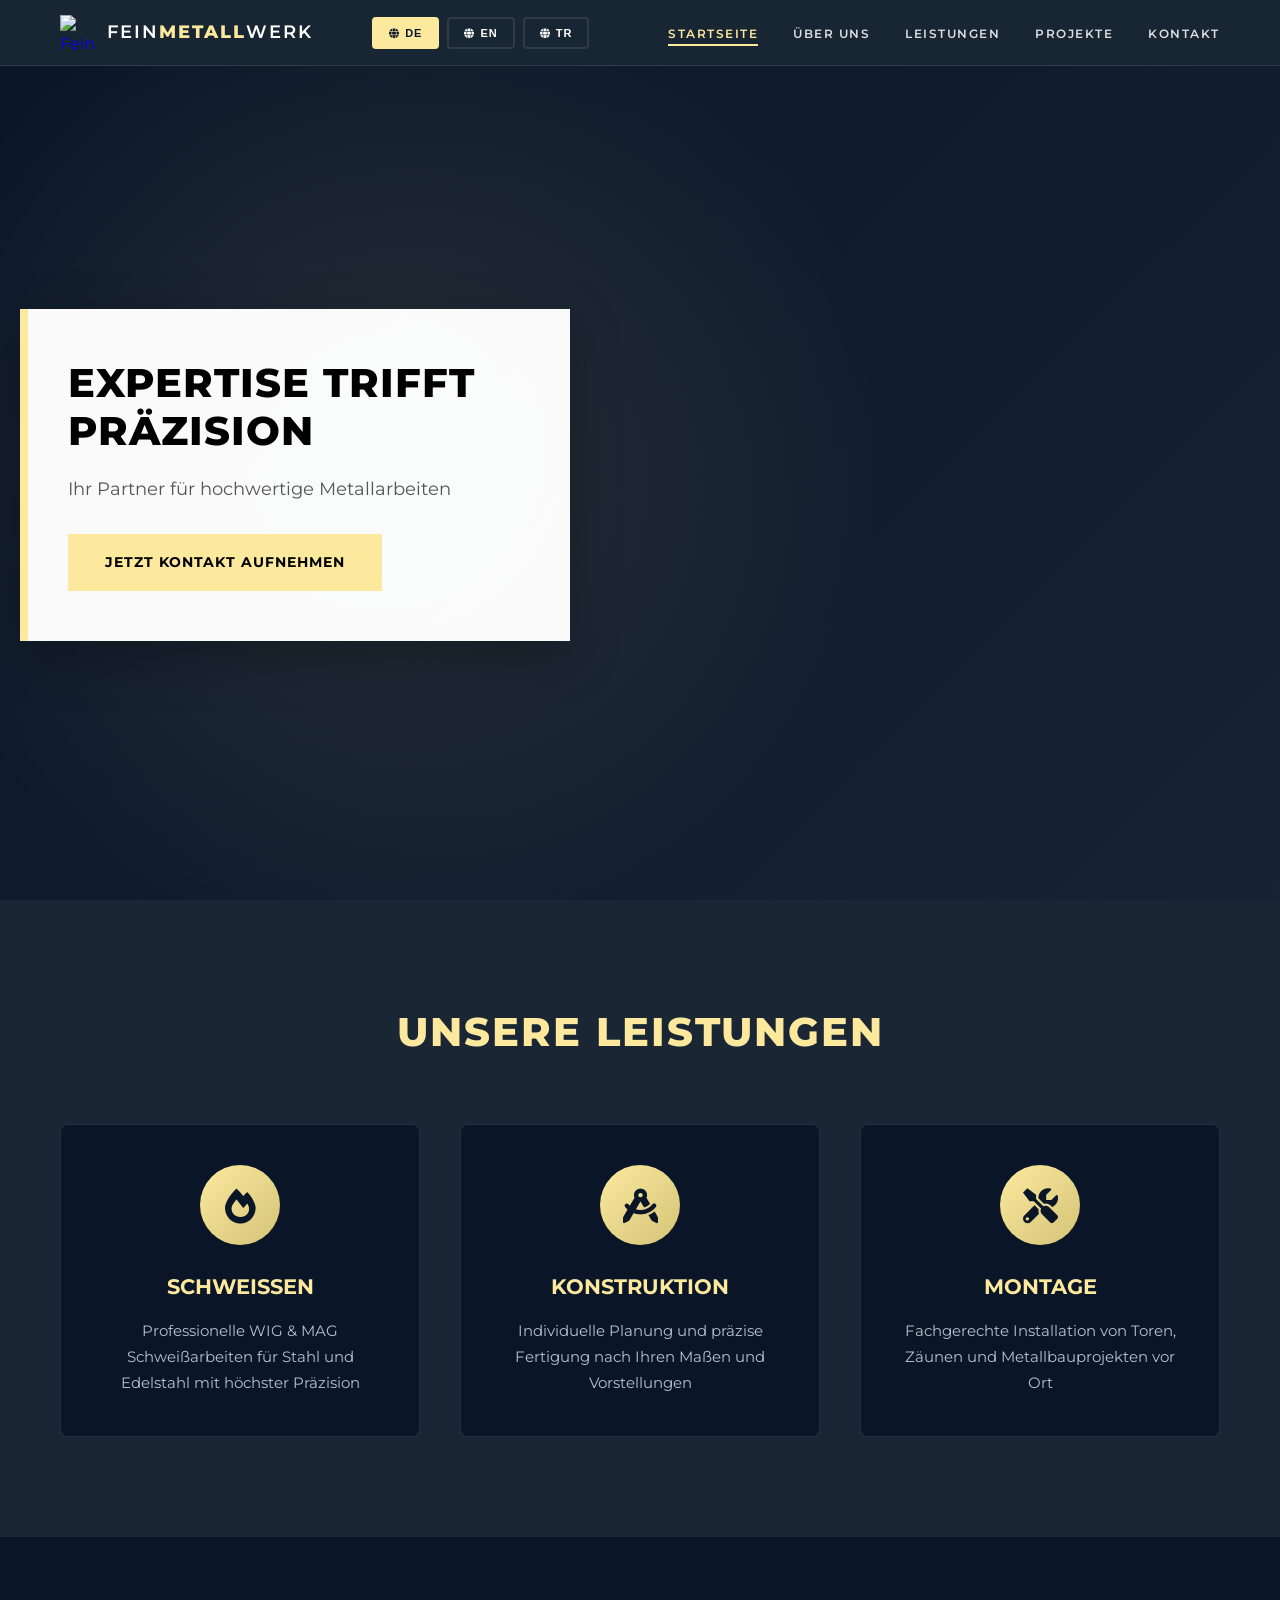
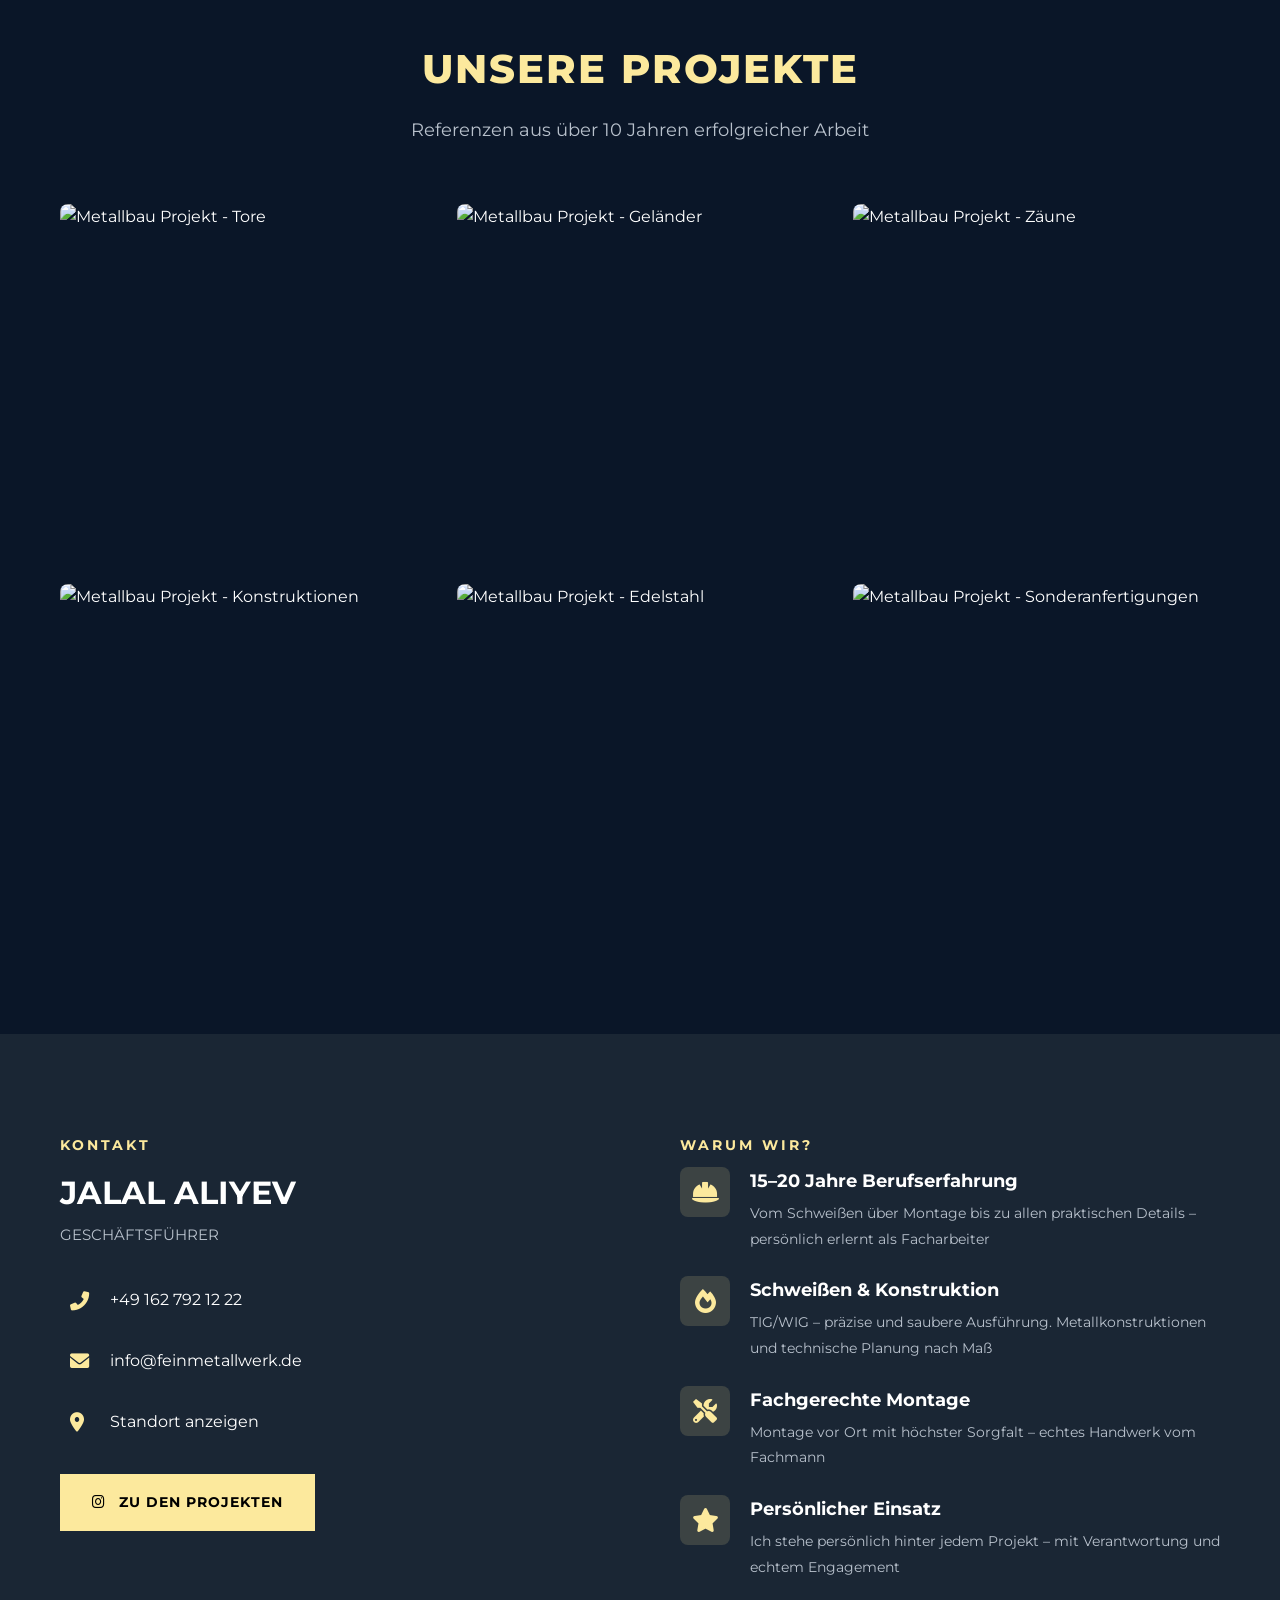
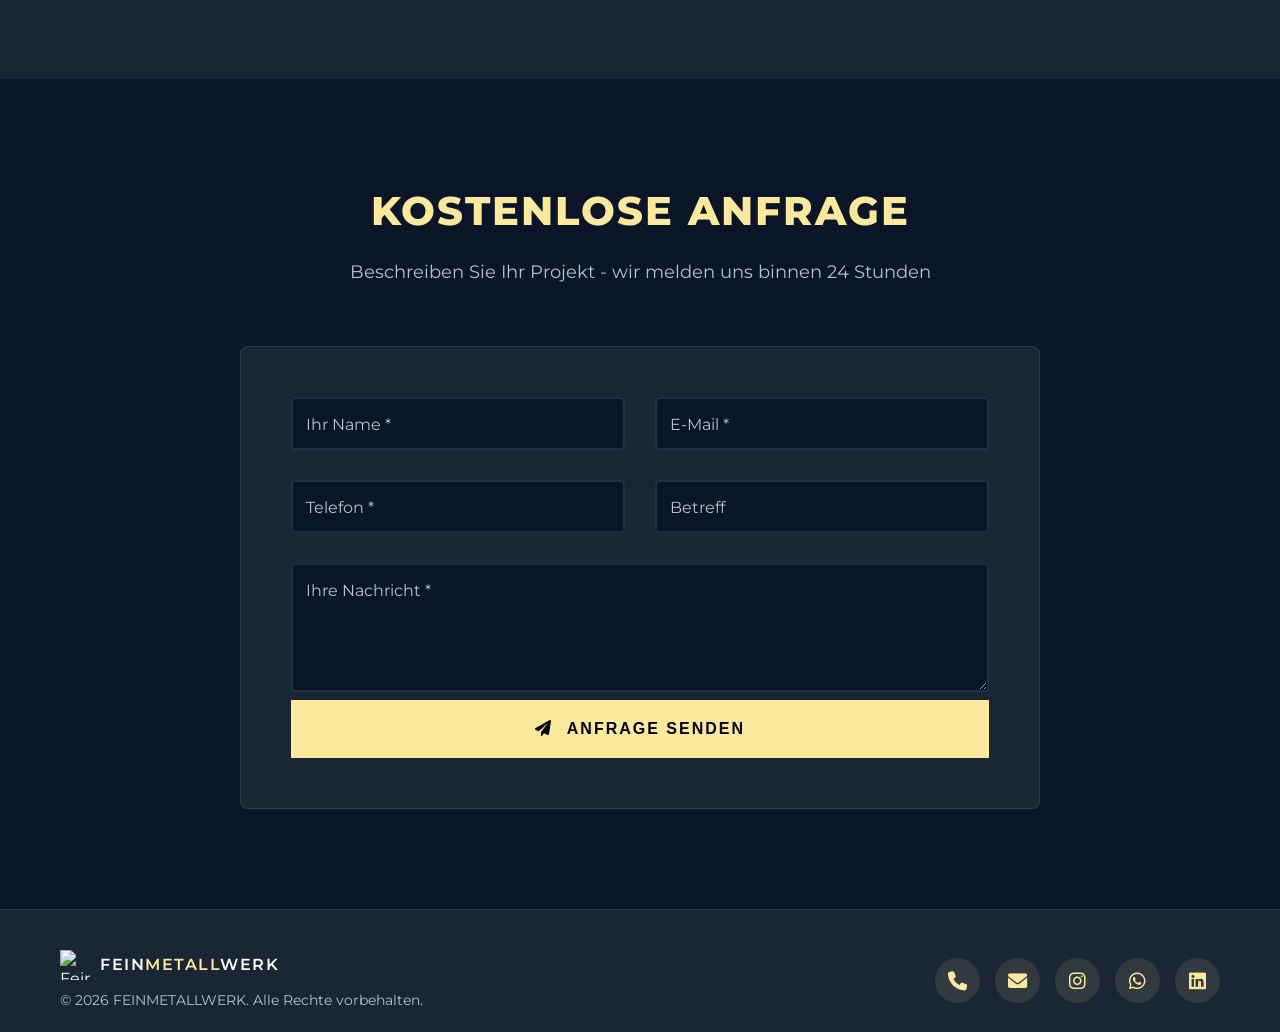
==== index.html @ 37587488 "Add files via upload" ====
<!DOCTYPE html>
<html lang="de">
<head>
    <meta charset="UTF-8">
    <meta name="viewport" content="width=device-width, initial-scale=1.0">
    <meta name="description" content="Feinmetallwerk - Ihr Partner für hochwertige Metallarbeiten. Schweißen, Konstruktion und Montage mit 10+ Jahren Erfahrung.">
    <meta name="keywords" content="Metallbau, Schweißen, Konstruktion, Montage, Edelstahl, WIG, MAG">
    <meta name="author" content="Feinmetallwerk">
    
    <!-- Open Graph Meta Tags -->
    <meta property="og:title" content="Feinmetallwerk - Expertise trifft Präzision">
    <meta property="og:description" content="Ihr Partner für hochwertige Metallarbeiten">
    <meta property="og:type" content="website">
    
    <title>Feinmetallwerk - Metallbau | Schweißen | Konstruktion</title>
    
    <link rel="stylesheet" href="style.css">
    <link rel="stylesheet" href="https://cdnjs.cloudflare.com/ajax/libs/font-awesome/6.0.0/css/all.min.css">
    
    <!-- Preload critical resources -->
    <link rel="preconnect" href="https://fonts.googleapis.com">
    <link rel="preconnect" href="https://fonts.gstatic.com" crossorigin>
</head>
<body>

    <!-- Header with Sticky Navigation -->
    <header class="sticky-header">
        <div class="container nav-box">
            <a href="#home" class="logo">
                <img src="img/logo.png" alt="Feinmetallwerk Logo" width="35" height="35">
                <span>FEIN<span id="spanMetal">METALL</span>WERK</span>
            </a>
            
            <!-- Language Switcher -->
            <div class="language-switcher">
                <button class="lang-btn active" data-lang="de" aria-label="Deutsch">
                    <i class="fas fa-globe"></i> DE
                </button>
                <button class="lang-btn" data-lang="en" aria-label="English">
                    <i class="fas fa-globe"></i> EN
                </button>
                <button class="lang-btn" data-lang="tr" aria-label="Türkçe">
                    <i class="fas fa-globe"></i> TR
                </button>
            </div>
            
            <!-- Mobile Menu Toggle -->
            <button class="mobile-menu-toggle" aria-label="Menu öffnen">
                <span></span>
                <span></span>
                <span></span>
            </button>
            
            <nav class="main-nav">
                <ul>
                    <li><a href="#home" class="nav-link active" data-translate="nav_home">STARTSEITE</a></li>
                    <li><a href="uberuns.html" class="nav-link" data-translate="nav_about">ÜBER UNS</a></li>
                    <li><a href="#leistungen" class="nav-link" data-translate="nav_services">LEISTUNGEN</a></li>
                    <li><a href="#projekte" class="nav-link" data-translate="nav_projects">PROJEKTE</a></li>
                    <li><a href="#kontakt" class="nav-link" data-translate="nav_contact">KONTAKT</a></li>
                </ul>
            </nav>
        </div>
    </header>

    <!-- Hero Section with Animation -->
    <section class="hero" id="home">
        <div class="hero-overlay"></div>
        <div class="hero-card fade-in">
            <h1 data-translate="hero_title">EXPERTISE TRIFFT PRÄZISION</h1>
            <p data-translate="hero_subtitle">Ihr Partner für hochwertige Metallarbeiten</p>
            <a href="#kontakt" class="cta-button" data-translate="hero_cta">Jetzt Kontakt aufnehmen</a>
        </div>
    </section>

    <!-- Services Section -->
    <section class="services" id="leistungen">
        <div class="container">
            <h2 class="section-title" data-translate="services_title">UNSERE LEISTUNGEN</h2>
            <div class="service-grid">
                <div class="item fade-in-up">
                    <div class="icon-wrapper">
                        <i class="fas fa-fire"></i>
                    </div>
                    <h3 data-translate="service1_title">SCHWEISSEN</h3>
                    <p data-translate="service1_desc">Professionelle WIG & MAG Schweißarbeiten für Stahl und Edelstahl mit höchster Präzision</p>
                </div>
                <div class="item fade-in-up" style="animation-delay: 0.2s;">
                    <div class="icon-wrapper">
                        <i class="fas fa-drafting-compass"></i>
                    </div>
                    <h3 data-translate="service2_title">KONSTRUKTION</h3>
                    <p data-translate="service2_desc">Individuelle Planung und präzise Fertigung nach Ihren Maßen und Vorstellungen</p>
                </div>
                <div class="item fade-in-up" style="animation-delay: 0.4s;">
                    <div class="icon-wrapper">
                        <i class="fas fa-tools"></i>
                    </div>
                    <h3 data-translate="service3_title">MONTAGE</h3>
                    <p data-translate="service3_desc">Fachgerechte Installation von Toren, Zäunen und Metallbauprojekten vor Ort</p>
                </div>
            </div>
        </div>
    </section>

    <!-- Projects Section -->
    <section id="projekte" class="container projects-section">
        <h2 class="section-title" data-translate="projects_title">UNSERE PROJEKTE</h2>
        <p class="section-subtitle" data-translate="projects_subtitle">Referenzen aus über 10 Jahren erfolgreicher Arbeit</p>
        
        <div class="projects-grid">
            <div class="project-item">
                <img src="img/p1.jpg" alt="Metallbau Projekt - Tore" loading="lazy">
                <div class="project-overlay">
                    <span class="project-title" data-translate="project1">Tore & Einfahrten</span>
                </div>
            </div>
            <div class="project-item">
                <img src="img/p2.jpg" alt="Metallbau Projekt - Geländer" loading="lazy">
                <div class="project-overlay">
                    <span class="project-title" data-translate="project2">Geländer & Treppen</span>
                </div>
            </div>
            <div class="project-item">
                <img src="img/p3.jpg" alt="Metallbau Projekt - Zäune" loading="lazy">
                <div class="project-overlay">
                    <span class="project-title" data-translate="project3">Zäune & Absperrungen</span>
                </div>
            </div>
            <div class="project-item">
                <img src="img/p4.jpg" alt="Metallbau Projekt - Konstruktionen" loading="lazy">
                <div class="project-overlay">
                    <span class="project-title" data-translate="project4">Stahlkonstruktionen</span>
                </div>
            </div>
            <div class="project-item">
                <img src="img/p5.jpg" alt="Metallbau Projekt - Edelstahl" loading="lazy">
                <div class="project-overlay">
                    <span class="project-title" data-translate="project5">Edelstahlarbeiten</span>
                </div>
            </div>
            <div class="project-item">
                <img src="img/p6.jpg" alt="Metallbau Projekt - Sonderanfertigungen" loading="lazy">
                <div class="project-overlay">
                    <span class="project-title" data-translate="project6">Sonderanfertigungen</span>
                </div>
            </div>
        </div>
    </section>

    <!-- Contact & Why Us Section -->
    <section class="info-section">
        <div class="container info-grid">
            <div class="contact-text">
                <h3 class="sub-heading" data-translate="contact_heading">KONTAKT</h3>
                <h2 data-translate="contact_name">JALAL ALIYEV</h2>
                <p class="role" data-translate="contact_role">GESCHÄFTSFÜHRER</p>

                <div class="contact-info">
                    <a href="tel:+491627921222" class="contact-link">
                        <i class="fas fa-phone-alt"></i>
                        <span data-translate="contact_phone">+49 162 792 12 22</span>
                    </a>
                    
                    <a href="mailto:info@feinmetallwerk.de?subject=Anfrage%20von%20Webseite" class="contact-link">
                        <i class="fas fa-envelope"></i>
                        <span data-translate="contact_email">info@feinmetallwerk.de</span>
                    </a>

                    <a href="https://maps.google.com/?q=Feinmetallwerk" target="_blank" class="contact-link">
                        <i class="fas fa-map-marker-alt"></i>
                        <span data-translate="contact_location">Standort anzeigen</span>
                    </a>
                </div>
                
                <a href="https://www.instagram.com/handwerk_haus_garten/" target="_blank" class="btn btn-primary">
                    <i class="fab fa-instagram"></i> <span data-translate="contact_instagram">ZU DEN PROJEKTEN</span>
                </a>
            </div>
            
            <div class="why-us">
                <h3 class="sub-heading" data-translate="why_us_title">WARUM WIR?</h3>
                <div class="benefits-list">
                    <div class="benefit-item">
                        <div class="benefit-icon">
                            <i class="fas fa-hard-hat"></i>
                        </div>
                        <div class="benefit-content">
                            <strong data-translate="benefit1_title">15–20 Jahre Berufserfahrung</strong>
                            <span data-translate="benefit1_desc">Vom Schweißen über Montage bis zu allen praktischen Details des Metallhandwerks – persönlich erlernt und gelebt</span>
                        </div>
                    </div>
                    <div class="benefit-item">
                        <div class="benefit-icon">
                            <i class="fas fa-fire"></i>
                        </div>
                        <div class="benefit-content">
                            <strong data-translate="benefit2_title">Schweißen & Konstruktion</strong>
                            <span data-translate="benefit2_desc">TIG/WIG – präzise und saubere Ausführung. Metallkonstruktionen und technische Planung nach Maß</span>
                        </div>
                    </div>
                    <div class="benefit-item">
                        <div class="benefit-icon">
                            <i class="fas fa-tools"></i>
                        </div>
                        <div class="benefit-content">
                            <strong data-translate="benefit3_title">Fachgerechte Montage</strong>
                            <span data-translate="benefit3_desc">Montage vor Ort mit höchster Sorgfalt – als gelernter Facharbeiter mit echtem Handwerk</span>
                        </div>
                    </div>
                    <div class="benefit-item">
                        <div class="benefit-icon">
                            <i class="fas fa-star"></i>
                        </div>
                        <div class="benefit-content">
                            <strong data-translate="benefit4_title">Persönlicher Einsatz</strong>
                            <span data-translate="benefit4_desc">Ich stehe persönlich hinter jedem Projekt – mit Verantwortung, Austausch und echtem Engagement</span>
                        </div>
                    </div>
                </div>
            </div>
        </div>
    </section>

    <!-- Contact Form Section -->
    <section class="contact-form-section" id="kontakt">
        <div class="container">
            <h2 class="section-title" data-translate="form_title">KOSTENLOSE ANFRAGE</h2>
            <p class="section-subtitle" data-translate="form_subtitle">Beschreiben Sie Ihr Projekt - wir melden uns binnen 24 Stunden</p>
            
            <form class="contact-form" id="contactForm">
                <div class="form-row">
                    <div class="form-group">
                        <input type="text" id="name" name="name" required placeholder=" ">
                        <label for="name" data-translate="form_name">Ihr Name *</label>
                    </div>
                    <div class="form-group">
                        <input type="email" id="email" name="email" required placeholder=" ">
                        <label for="email" data-translate="form_email">E-Mail *</label>
                    </div>
                </div>
                
                <div class="form-row">
                    <div class="form-group">
                        <input type="tel" id="phone" name="phone" required placeholder=" ">
                        <label for="phone" data-translate="form_phone">Telefon *</label>
                    </div>
                    <div class="form-group">
                        <input type="text" id="subject" name="subject" placeholder=" ">
                        <label for="subject" data-translate="form_subject">Betreff</label>
                    </div>
                </div>
                
                <div class="form-group">
                    <textarea id="message" name="message" rows="5" required placeholder=" "></textarea>
                    <label for="message" data-translate="form_message">Ihre Nachricht *</label>
                </div>
                
                <button type="submit" class="btn btn-submit">
                    <i class="fas fa-paper-plane"></i> <span data-translate="form_submit">ANFRAGE SENDEN</span>
                </button>
            </form>
        </div>
    </section>

    <!-- Footer -->
    <footer>
        <div class="container footer-content">
            <div class="footer-left">
                <div class="footer-logo">
                    <img src="img/logo.png" alt="Feinmetallwerk Logo" width="30" height="30">
                    <span>FEIN<span class="gold-text">METALL</span>WERK</span>
                </div>
                <p class="footer-copyright" data-translate="footer_copyright">© 2026 FEINMETALLWERK. Alle Rechte vorbehalten.</p>
            </div>
            
            <div class="footer-right">
                <div class="socials">
                    <a href="tel:+491627921222" title="Anrufen" aria-label="Telefon">
                        <i class="fas fa-phone"></i>
                    </a>
                    <a href="mailto:info@feinmetallwerk.de?subject=Anfrage%20von%20Webseite" title="E-Mail senden" aria-label="E-Mail">
                        <i class="fas fa-envelope"></i>
                    </a>
                    <a href="https://www.instagram.com/handwerk_haus_garten/" target="_blank" aria-label="Instagram">
                        <i class="fab fa-instagram"></i>
                    </a>
                    <a href="https://wa.me/491627921222" target="_blank" aria-label="WhatsApp">
                        <i class="fab fa-whatsapp"></i>
                    </a>
                    <a href="https://www.linkedin.com/in/jalal-aliyev-473595323" target="_blank" aria-label="LinkedIn">
                        <i class="fab fa-linkedin"></i>
                    </a>
                </div>
            </div>
        </div>
        
        <!-- Back to top button -->
         <button class="back-to-top" id="backToTop" aria-label="Nach oben">
       <i class="fas fa-arrow-up"></i>
   </button>
    <!-- EmailJS SDK -->
    <script src="https://cdn.jsdelivr.net/npm/@emailjs/browser@4/dist/email.min.js"></script>
    <!-- JavaScript -->
    <script src="translations.js"></script>
    <script src="script.js"></script>
</body>
</html>
---- style.css ----
/* ============================================
   MODERN FEINMETALLWERK - ENHANCED STYLES
   ============================================ */

/* Fonts & CSS Variables */
@import url('https://fonts.googleapis.com/css2?family=Montserrat:wght@300;400;500;600;700;800&display=swap');

:root {
    --bg-color: #0a1628;
    --bg-secondary: #1a2634;
    --gold: #fce99d;
    --gold-dark: #d4c478;
    --white: #ffffff;
    --text-gray: #b8c1cc;
    --border-color: rgba(255,255,255,0.1);
    
    --transition-fast: 0.2s ease;
    --transition-medium: 0.3s ease;
    --transition-slow: 0.5s ease;
    
    --shadow-sm: 0 2px 8px rgba(0,0,0,0.1);
    --shadow-md: 0 8px 24px rgba(0,0,0,0.15);
    --shadow-lg: 0 16px 48px rgba(0,0,0,0.3);
}

/* Reset & Base Styles */
* {
    margin: 0;
    padding: 0;
    box-sizing: border-box;
}

html {
    scroll-behavior: smooth;
    overflow-x: hidden;
}

body {
    font-family: 'Montserrat', sans-serif;
    background-color: var(--bg-color);
    color: var(--white);
    line-height: 1.6;
    overflow-x: hidden;
}

img {
    max-width: 100%;
    height: auto;
    display: block;
}

/* Container */
.container {
    max-width: 1200px;
    margin: 0 auto;
    padding: 0 20px;
}

/* ============================================
   HEADER & NAVIGATION
   ============================================ */

header {
    background: rgba(26, 38, 52, 0.95);
    backdrop-filter: blur(10px);
    border-bottom: 1px solid var(--border-color);
    padding: 15px 0;
    position: fixed;
    top: 0;
    left: 0;
    right: 0;
    z-index: 1000;
    transition: all var(--transition-medium);
}

header.scrolled {
    background: rgba(10, 22, 40, 0.98);
    box-shadow: var(--shadow-md);
    padding: 10px 0;
}

.nav-box {
    display: flex;
    justify-content: space-between;
    align-items: center;
    gap: 20px;
}

/* Language Switcher */
.language-switcher {
    display: flex;
    gap: 8px;
    margin-right: 20px;
}

.lang-btn {
    background: transparent;
    border: 2px solid var(--border-color);
    color: var(--white);
    padding: 8px 15px;
    font-size: 11px;
    font-weight: 700;
    letter-spacing: 1px;
    cursor: pointer;
    transition: all var(--transition-medium);
    border-radius: 4px;
    display: flex;
    align-items: center;
    gap: 5px;
}

.lang-btn i {
    font-size: 10px;
}

.lang-btn:hover {
    border-color: var(--gold);
    color: var(--gold);
    transform: translateY(-2px);
}

.lang-btn.active {
    background: var(--gold);
    border-color: var(--gold);
    color: var(--bg-color);
}

.lang-btn.active:hover {
    transform: translateY(-2px);
    box-shadow: 0 4px 12px rgba(252, 233, 157, 0.3);
}

/* Logo */
.logo {
    display: flex;
    align-items: center;
    text-decoration: none;
    gap: 12px;
    transition: transform var(--transition-medium);
}

.logo:hover {
    transform: translateY(-2px);
}

.logo img {
    height: 35px;
    width: auto;
    transition: transform var(--transition-medium);
}

.logo:hover img {
    transform: rotate(360deg);
}

.logo span {
    font-size: 18px;
    font-weight: 600;
    letter-spacing: 2px;
    color: var(--white);
}

#spanMetal {
    color: var(--gold);
    font-weight: 800;
}

/* Navigation */
nav ul {
    list-style: none;
    display: flex;
    gap: 35px;
    margin: 0;
    padding: 0;
}

nav a {
    text-decoration: none;
    color: var(--white);
    font-size: 12px;
    font-weight: 600;
    letter-spacing: 1.5px;
    text-transform: uppercase;
    opacity: 0.85;
    transition: all var(--transition-medium);
    position: relative;
    padding: 5px 0;
}

nav a::after {
    content: '';
    position: absolute;
    bottom: 0;
    left: 0;
    width: 0;
    height: 2px;
    background: var(--gold);
    transition: width var(--transition-medium);
}

nav a:hover::after,
nav a.active::after {
    width: 100%;
}

nav a:hover,
nav a.active {
    color: var(--gold);
    opacity: 1;
}

/* Mobile Menu Toggle */
.mobile-menu-toggle {
    display: none;
    flex-direction: column;
    gap: 5px;
    background: transparent;
    border: none;
    cursor: pointer;
    padding: 8px;
    z-index: 1001;
}

.mobile-menu-toggle span {
    width: 28px;
    height: 3px;
    background: var(--gold);
    border-radius: 2px;
    transition: all var(--transition-medium);
}

.mobile-menu-toggle.active span:nth-child(1) {
    transform: rotate(45deg) translate(8px, 8px);
}

.mobile-menu-toggle.active span:nth-child(2) {
    opacity: 0;
}

.mobile-menu-toggle.active span:nth-child(3) {
    transform: rotate(-45deg) translate(7px, -7px);
}

/* ============================================
   HERO SECTION
   ============================================ */

.hero {
    min-height: 100vh;
    background: linear-gradient(135deg, rgba(10, 22, 40, 0.7), rgba(26, 38, 52, 0.8)), 
                url('https://images.unsplash.com/photo-1504328345606-18bbc8c9d7d1?q=80&w=1920') center/cover;
    display: flex;
    align-items: center;
    padding: 100px 20px 50px;
    position: relative;
    overflow: hidden;
}

.hero::before {
    content: '';
    position: absolute;
    top: 0;
    left: 0;
    right: 0;
    bottom: 0;
    background: radial-gradient(circle at 30% 50%, rgba(252, 233, 157, 0.1) 0%, transparent 50%);
}

.hero-card {
    background: rgba(255, 255, 255, 0.98);
    color: #000;
    padding: 50px 40px;
    max-width: 550px;
    border-left: 8px solid var(--gold);
    box-shadow: var(--shadow-lg);
    position: relative;
    z-index: 1;
}

.hero-card h1 {
    font-size: 2.5rem;
    font-weight: 800;
    line-height: 1.2;
    margin-bottom: 20px;
    letter-spacing: 1px;
}

.hero-card p {
    font-size: 1.1rem;
    color: #555;
    margin-bottom: 30px;
}

.cta-button {
    display: inline-block;
    background: var(--gold);
    color: #000;
    padding: 15px 35px;
    text-decoration: none;
    font-weight: 700;
    font-size: 0.9rem;
    letter-spacing: 1px;
    text-transform: uppercase;
    transition: all var(--transition-medium);
    border: 2px solid var(--gold);
}

.cta-button:hover {
    background: transparent;
    color: var(--gold);
    transform: translateY(-3px);
    box-shadow: 0 8px 20px rgba(252, 233, 157, 0.3);
}

/* ============================================
   SECTIONS
   ============================================ */

.section-title {
    text-align: center;
    color: var(--gold);
    font-size: 2.5rem;
    font-weight: 800;
    margin-bottom: 15px;
    letter-spacing: 2px;
    text-transform: uppercase;
}

.section-subtitle {
    text-align: center;
    color: var(--text-gray);
    font-size: 1.1rem;
    margin-bottom: 60px;
}

/* ============================================
   SERVICES SECTION
   ============================================ */

.services {
    padding: 100px 0;
    background: var(--bg-secondary);
}

.service-grid {
    display: grid;
    grid-template-columns: repeat(auto-fit, minmax(280px, 1fr));
    gap: 40px;
    margin-top: 60px;
}

.item {
    text-align: center;
    padding: 40px 30px;
    background: var(--bg-color);
    border-radius: 8px;
    transition: all var(--transition-medium);
    border: 1px solid var(--border-color);
}

.item:hover {
    transform: translateY(-10px);
    border-color: var(--gold);
    box-shadow: 0 12px 30px rgba(252, 233, 157, 0.2);
}

.icon-wrapper {
    width: 80px;
    height: 80px;
    margin: 0 auto 25px;
    background: linear-gradient(135deg, var(--gold) 0%, var(--gold-dark) 100%);
    border-radius: 50%;
    display: flex;
    align-items: center;
    justify-content: center;
    transition: all var(--transition-medium);
}

.item:hover .icon-wrapper {
    transform: scale(1.1) rotate(5deg);
}

.icon-wrapper i {
    font-size: 35px;
    color: var(--bg-color);
}

.item h3 {
    font-size: 1.3rem;
    font-weight: 700;
    margin-bottom: 15px;
    color: var(--gold);
}

.item p {
    color: var(--text-gray);
    line-height: 1.7;
    font-size: 0.95rem;
}

/* ============================================
   PROJECTS SECTION
   ============================================ */

.projects-section {
    padding: 100px 20px;
}

.projects-grid {
    display: grid;
    grid-template-columns: repeat(auto-fit, minmax(320px, 1fr));
    gap: 30px;
    margin-top: 60px;
}

.project-item {
    height: 350px;
    overflow: hidden;
    border-radius: 8px;
    position: relative;
    cursor: pointer;
    transition: all var(--transition-medium);
}

.project-item img {
    width: 100%;
    height: 100%;
    object-fit: cover;
    transition: all var(--transition-slow);
}

.project-overlay {
    position: absolute;
    bottom: 0;
    left: 0;
    right: 0;
    background: linear-gradient(to top, rgba(0,0,0,0.9), transparent);
    padding: 30px 20px;
    transform: translateY(100%);
    transition: all var(--transition-medium);
}

.project-title {
    color: var(--gold);
    font-size: 1.2rem;
    font-weight: 700;
    text-transform: uppercase;
}

.project-item:hover {
    transform: scale(1.02);
    box-shadow: 0 15px 40px rgba(0,0,0,0.5);
}

.project-item:hover img {
    transform: scale(1.1);
}

.project-item:hover .project-overlay {
    transform: translateY(0);
}

/* ============================================
   INFO SECTION (CONTACT & WHY US)
   ============================================ */

.info-section {
    background: var(--bg-secondary);
    padding: 100px 0;
}

.info-grid {
    display: grid;
    grid-template-columns: 1fr 1fr;
    gap: 80px;
    align-items: start;
}

.sub-heading {
    color: var(--gold);
    font-size: 0.9rem;
    font-weight: 700;
    letter-spacing: 3px;
    margin-bottom: 10px;
    text-transform: uppercase;
}

.contact-text h2 {
    font-size: 2rem;
    margin-bottom: 5px;
}

.role {
    color: var(--text-gray);
    font-size: 0.95rem;
    margin-bottom: 30px;
}

.contact-info {
    display: flex;
    flex-direction: column;
    gap: 15px;
    margin-bottom: 30px;
}

.contact-link {
    display: flex;
    align-items: center;
    gap: 15px;
    color: var(--white);
    text-decoration: none;
    font-size: 1rem;
    transition: all var(--transition-medium);
    padding: 10px;
    border-radius: 4px;
}

.contact-link:hover {
    color: var(--gold);
    background: rgba(252, 233, 157, 0.1);
    transform: translateX(10px);
}

.contact-link i {
    color: var(--gold);
    font-size: 1.2rem;
    width: 25px;
}

.btn {
    display: inline-block;
    background: var(--gold);
    color: #000;
    padding: 15px 30px;
    text-decoration: none;
    font-weight: 700;
    font-size: 0.9rem;
    letter-spacing: 1px;
    transition: all var(--transition-medium);
    border: 2px solid var(--gold);
    text-transform: uppercase;
}

.btn:hover {
    background: transparent;
    color: var(--gold);
    transform: translateY(-3px);
}

.btn i {
    margin-right: 8px;
}

/* Why Us */
.benefits-list {
    display: flex;
    flex-direction: column;
    gap: 25px;
}

.benefit-item {
    display: flex;
    gap: 20px;
    align-items: flex-start;
}

.benefit-icon {
    width: 50px;
    height: 50px;
    background: rgba(252, 233, 157, 0.15);
    border-radius: 8px;
    display: flex;
    align-items: center;
    justify-content: center;
    flex-shrink: 0;
}

.benefit-icon i {
    color: var(--gold);
    font-size: 1.5rem;
}

.benefit-content {
    flex: 1;
}

.benefit-content strong {
    display: block;
    font-size: 1.1rem;
    margin-bottom: 5px;
    color: var(--white);
}

.benefit-content span {
    color: var(--text-gray);
    font-size: 0.9rem;
    line-height: 1.6;
}

/* ============================================
   CONTACT FORM SECTION
   ============================================ */

.contact-form-section {
    padding: 100px 0;
    background: var(--bg-color);
}

.contact-form {
    max-width: 800px;
    margin: 0 auto;
    background: var(--bg-secondary);
    padding: 50px;
    border-radius: 8px;
    border: 1px solid var(--border-color);
}

.form-row {
    display: grid;
    grid-template-columns: 1fr 1fr;
    gap: 30px;
    margin-bottom: 30px;
}

.form-group {
    position: relative;
}

.form-group input,
.form-group textarea {
    width: 100%;
    background: var(--bg-color);
    border: 2px solid var(--border-color);
    color: var(--white);
    padding: 15px;
    font-size: 1rem;
    font-family: 'Montserrat', sans-serif;
    border-radius: 4px;
    transition: all var(--transition-medium);
}

.form-group input:focus,
.form-group textarea:focus {
    outline: none;
    border-color: var(--gold);
}

.form-group label {
    position: absolute;
    left: 15px;
    top: 15px;
    color: var(--text-gray);
    transition: all var(--transition-medium);
    pointer-events: none;
    font-size: 1rem;
}

.form-group input:focus + label,
.form-group input:not(:placeholder-shown) + label,
.form-group textarea:focus + label,
.form-group textarea:not(:placeholder-shown) + label {
    top: -10px;
    left: 10px;
    font-size: 0.75rem;
    background: var(--bg-secondary);
    padding: 0 5px;
    color: var(--gold);
}

.btn-submit {
    width: 100%;
    padding: 18px;
    background: var(--gold);
    color: #000;
    border: 2px solid var(--gold);
    font-size: 1rem;
    font-weight: 700;
    letter-spacing: 2px;
    text-transform: uppercase;
    cursor: pointer;
    transition: all var(--transition-medium);
}

.btn-submit:hover {
    background: transparent;
    color: var(--gold);
    transform: translateY(-3px);
}

/* ============================================
   FOOTER
   ============================================ */

footer {
    background: var(--bg-secondary);
    border-top: 1px solid var(--border-color);
    padding: 40px 0 20px;
    position: relative;
}

.footer-content {
    display: flex;
    justify-content: space-between;
    align-items: center;
    flex-wrap: wrap;
    gap: 30px;
}

.footer-logo {
    display: flex;
    align-items: center;
    gap: 10px;
    margin-bottom: 10px;
}

.footer-logo span {
    font-size: 16px;
    font-weight: 600;
    letter-spacing: 1.5px;
}

.gold-text {
    color: var(--gold);
}

.footer-copyright {
    color: var(--text-gray);
    font-size: 0.85rem;
}

.socials {
    display: flex;
    gap: 15px;
}

.socials a {
    width: 45px;
    height: 45px;
    display: flex;
    align-items: center;
    justify-content: center;
    background: rgba(252, 233, 157, 0.1);
    border-radius: 50%;
    color: var(--gold);
    font-size: 1.2rem;
    text-decoration: none;
    transition: all var(--transition-medium);
}

.socials a:hover {
    background: var(--gold);
    color: var(--bg-color);
    transform: translateY(-5px) rotate(360deg);
}

/* Back to Top Button */
.back-to-top {
    position: fixed;
    bottom: 30px;
    right: 30px;
    width: 50px;
    height: 50px;
    background: var(--gold);
    color: var(--bg-color);
    border: none;
    border-radius: 50%;
    font-size: 1.2rem;
    cursor: pointer;
    opacity: 0;
    visibility: hidden;
    transition: all var(--transition-medium);
    z-index: 999;
    display: flex;
    align-items: center;
    justify-content: center;
}

.back-to-top.visible {
    opacity: 1;
    visibility: visible;
}

.back-to-top:hover {
    transform: translateY(-5px);
    box-shadow: 0 8px 20px rgba(252, 233, 157, 0.4);
}

/* ============================================
   ANIMATIONS
   ============================================ */

@keyframes fadeIn {
    from {
        opacity: 0;
        transform: translateY(30px);
    }
    to {
        opacity: 1;
        transform: translateY(0);
    }
}

@keyframes fadeInUp {
    from {
        opacity: 0;
        transform: translateY(50px);
    }
    to {
        opacity: 1;
        transform: translateY(0);
    }
}

.fade-in {
    animation: fadeIn 0.8s ease forwards;
}

.fade-in-up {
    opacity: 0;
    animation: fadeInUp 0.8s ease forwards;
}

/* ============================================
   RESPONSIVE DESIGN
   ============================================ */

@media (max-width: 992px) {
    .info-grid {
        grid-template-columns: 1fr;
        gap: 60px;
    }
    
    .form-row {
        grid-template-columns: 1fr;
    }
}

@media (max-width: 768px) {
    /* Mobile Menu */
    .mobile-menu-toggle {
        display: flex;
    }
    
    /* Language Switcher Mobile */
    .language-switcher {
        position: absolute;
        top: 15px;
        right: 70px;
        margin-right: 0;
    }
    
    .lang-btn {
        padding: 6px 10px;
        font-size: 10px;
    }
    
    .lang-btn i {
        display: none;
    }
    
    nav {
        position: fixed;
        top: 70px;
        left: -100%;
        width: 100%;
        height: calc(100vh - 70px);
        background: rgba(10, 22, 40, 0.98);
        backdrop-filter: blur(20px);
        transition: left var(--transition-medium);
        z-index: 999;
    }
    
    nav.active {
        left: 0;
    }
    
    nav ul {
        flex-direction: column;
        padding: 40px 20px;
        gap: 0;
    }
    
    nav li {
        border-bottom: 1px solid var(--border-color);
    }
    
    nav a {
        display: block;
        padding: 20px;
        font-size: 1rem;
    }
    
    /* Hero */
    .hero {
        padding: 120px 20px 50px;
    }
    
    .hero-card {
        padding: 35px 25px;
    }
    
    .hero-card h1 {
        font-size: 1.8rem;
    }
    
    /* Sections */
    .section-title {
        font-size: 2rem;
    }
    
    .projects-grid {
        grid-template-columns: 1fr;
    }
    
    .contact-form {
        padding: 30px 20px;
    }
    
    .footer-content {
        flex-direction: column;
        text-align: center;
    }
}

@media (max-width: 480px) {
    .hero-card h1 {
        font-size: 1.5rem;
    }
    
    .section-title {
        font-size: 1.7rem;
    }
    
    .service-grid {
        grid-template-columns: 1fr;
    }
}

/* ============================================
   UTILITY CLASSES
   ============================================ */

.text-center {
    text-align: center;
}

.mt-20 {
    margin-top: 20px;
}

.mb-20 {
    margin-bottom: 20px;
}

.hidden {
    display: none;
}

/* Loading animation */
@keyframes spin {
    0% { transform: rotate(0deg); }
    100% { transform: rotate(360deg); }
}

.loading {
    border: 3px solid rgba(252, 233, 157, 0.3);
    border-top: 3px solid var(--gold);
    border-radius: 50%;
    width: 40px;
    height: 40px;
    animation: spin 1s linear infinite;
    margin: 20px auto;
}
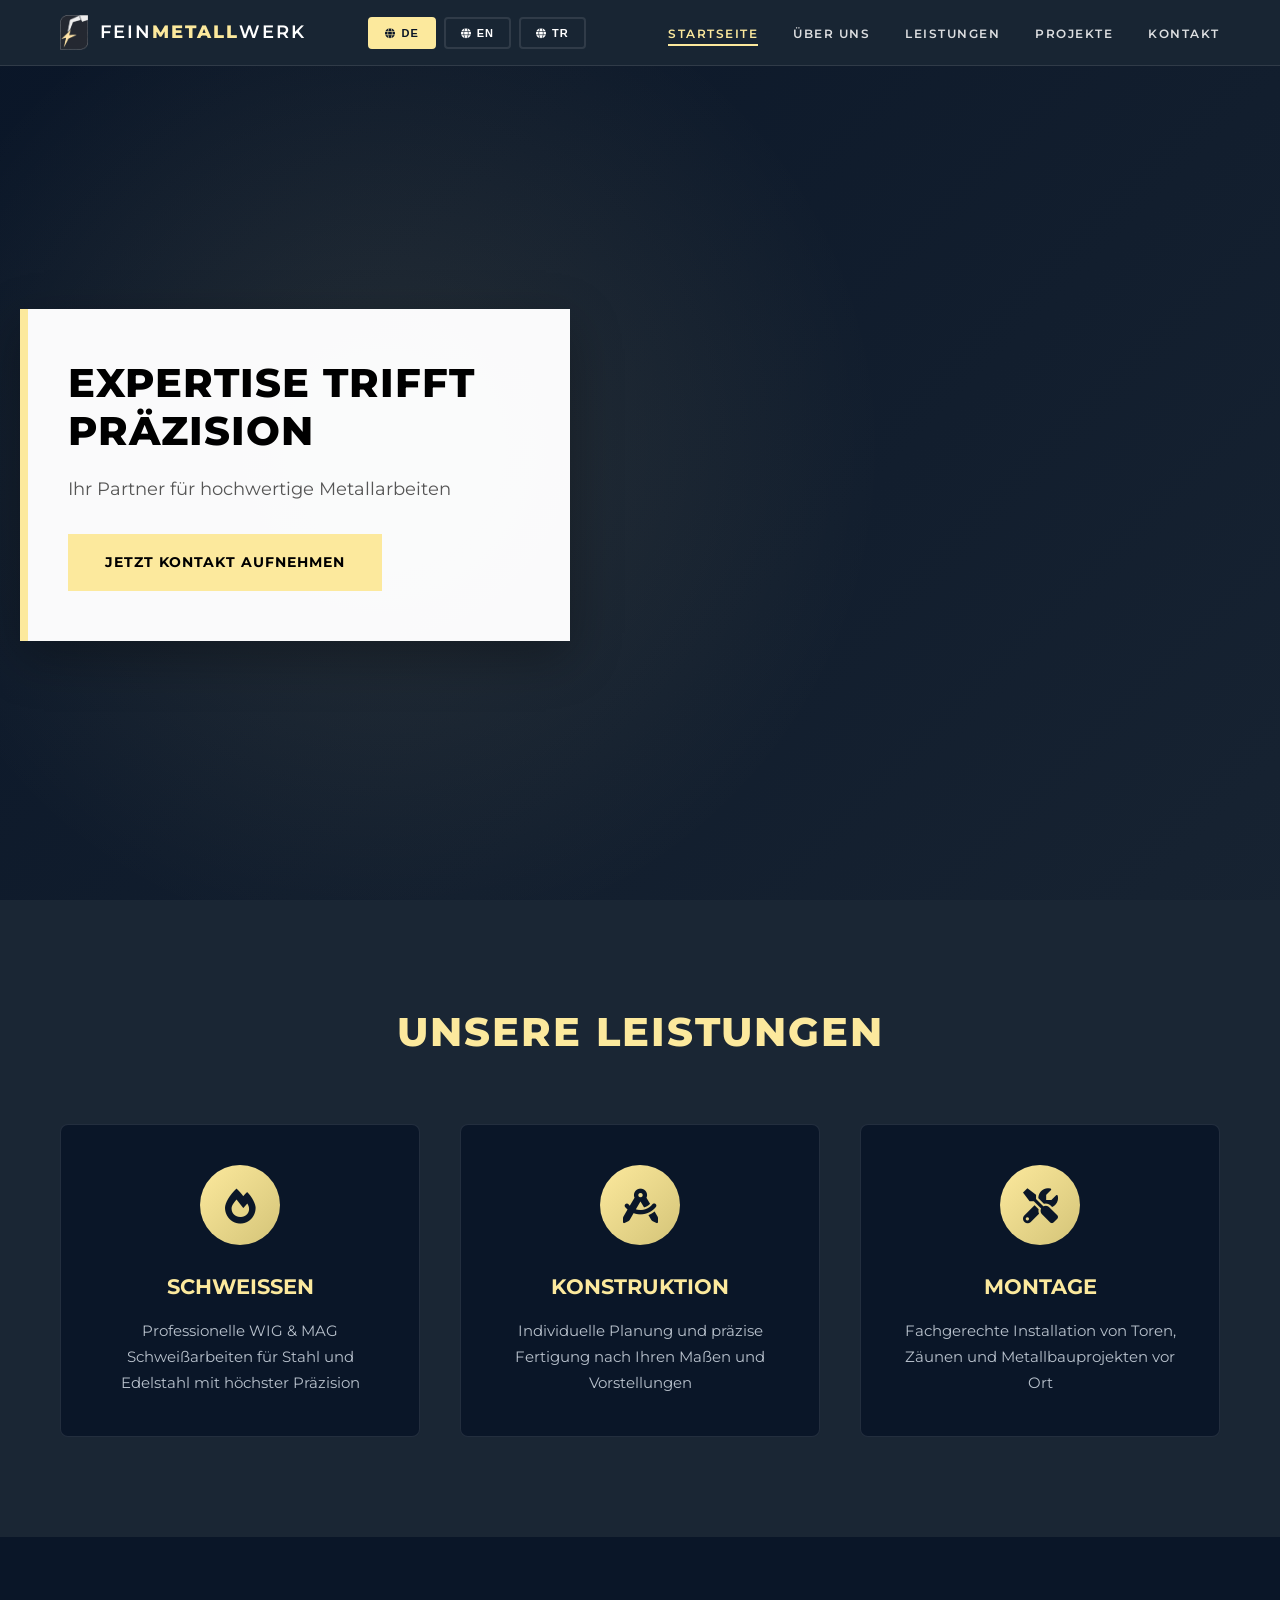
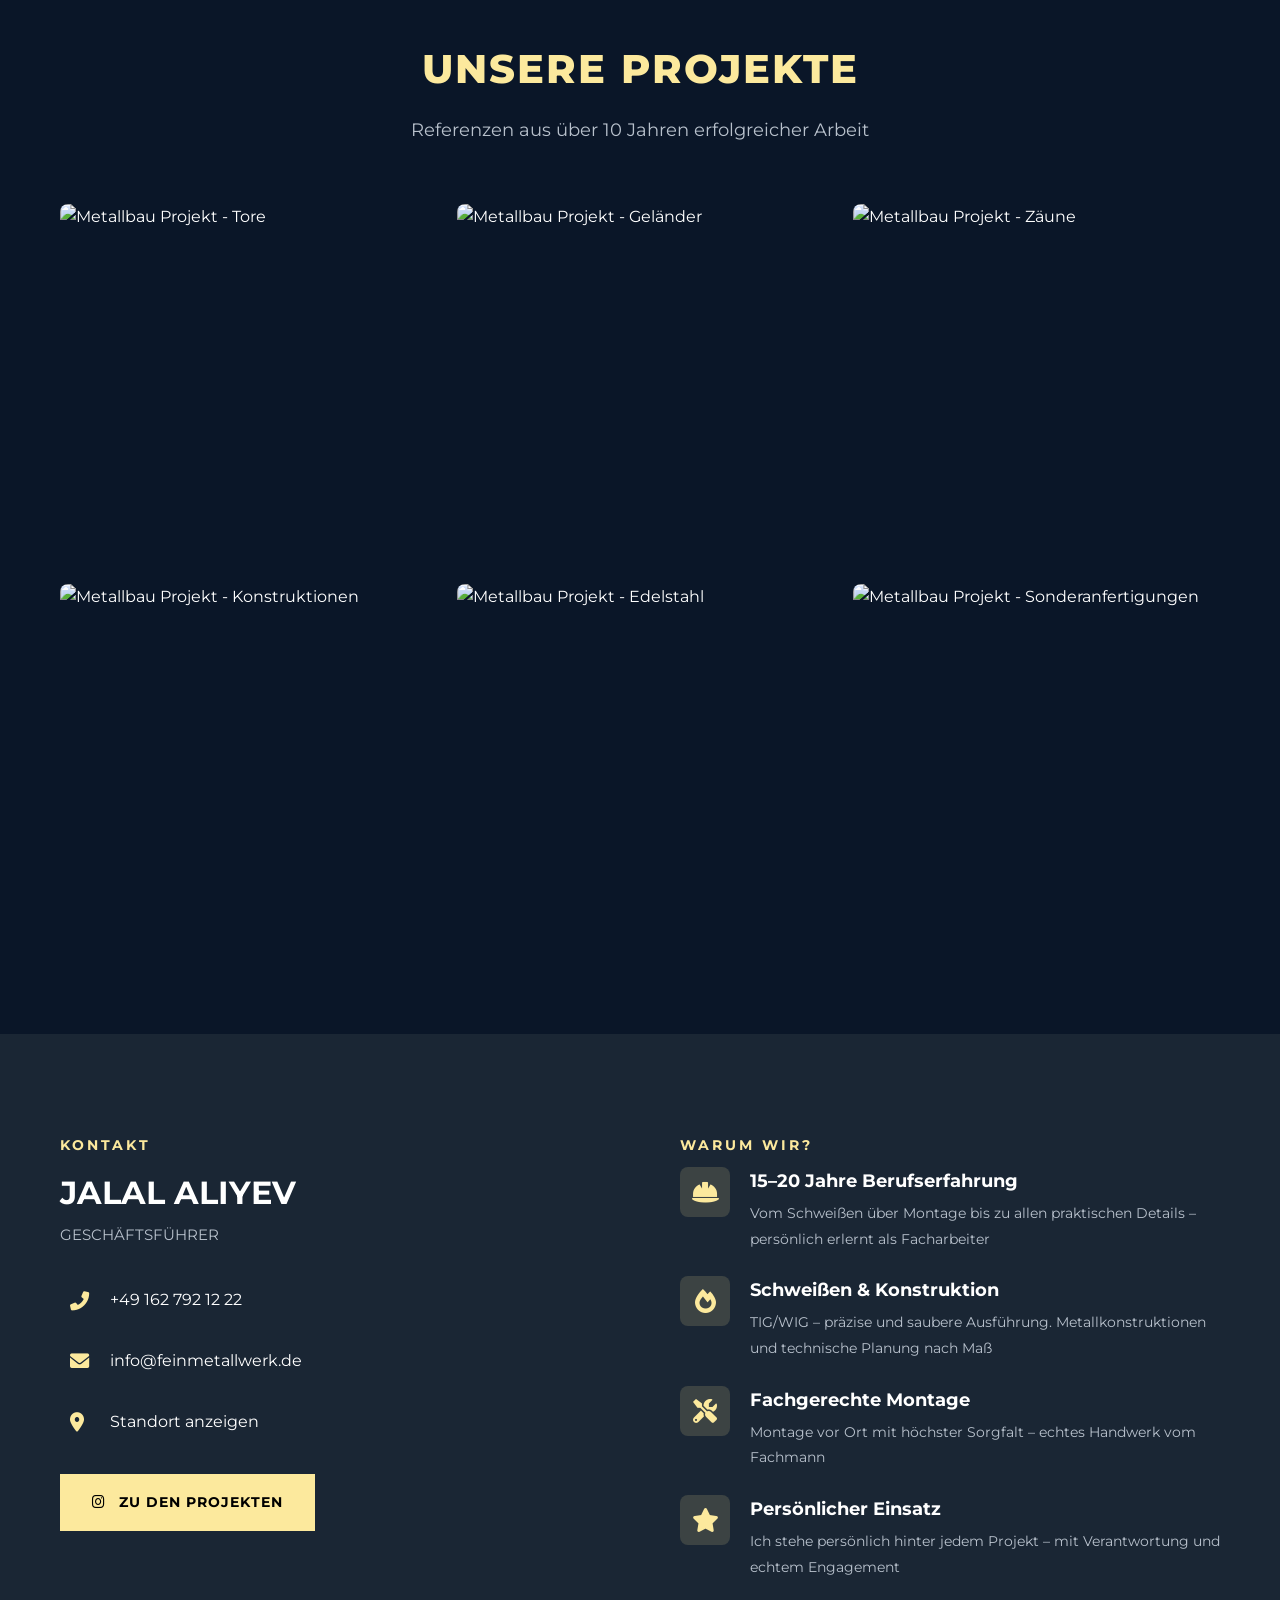
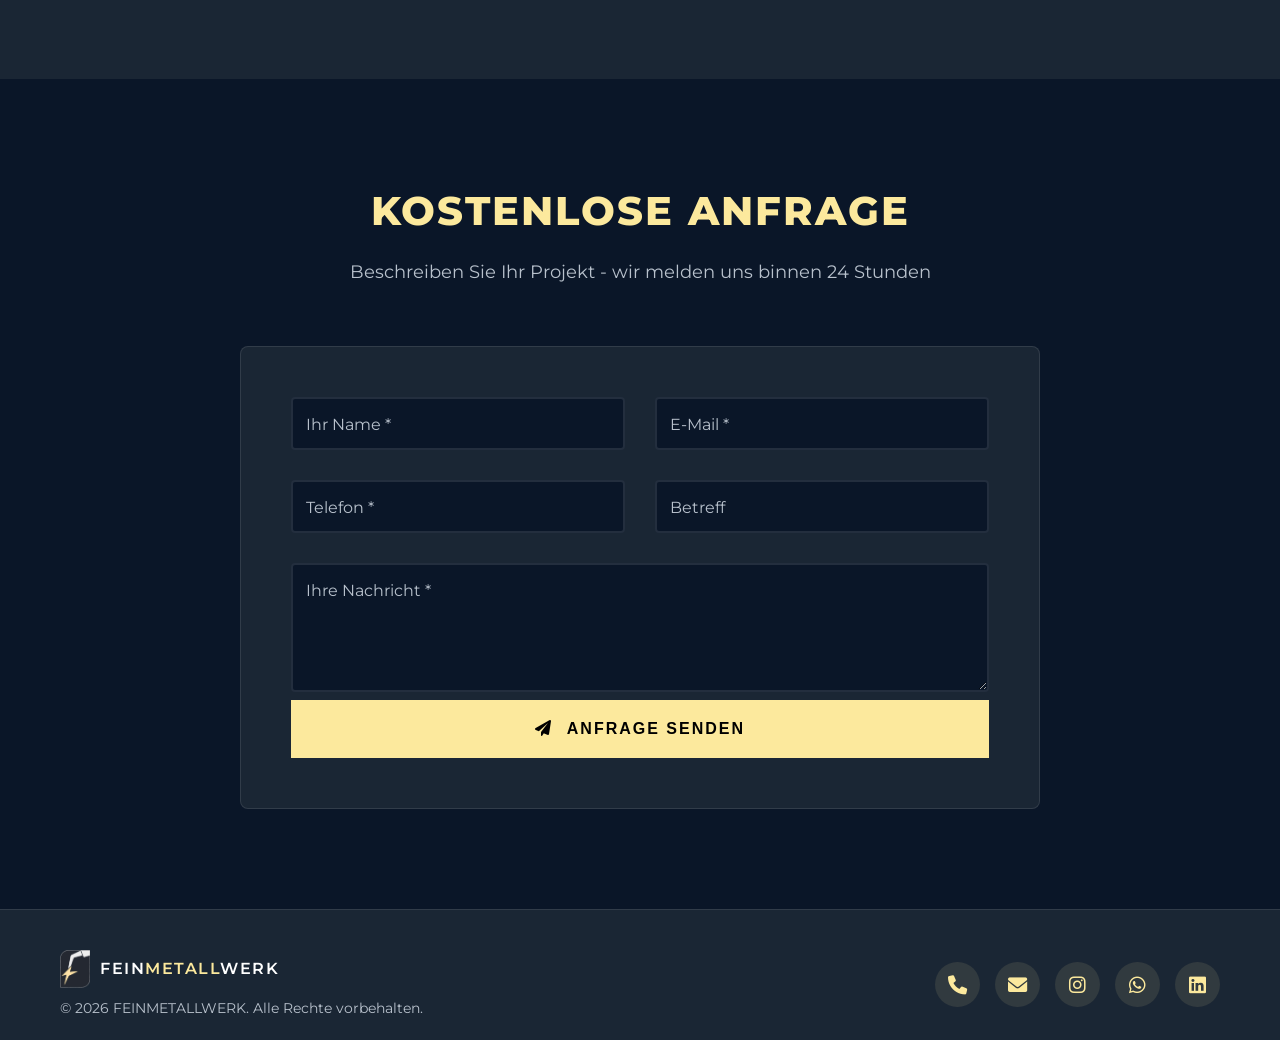
==== commit 3d00e05e: "Update index.html" ====
--- a/index.html
+++ b/index.html
@@ -27,7 +27,7 @@
     <header class="sticky-header">
         <div class="container nav-box">
             <a href="#home" class="logo">
-                <img src="img/logo.png" alt="Feinmetallwerk Logo" width="35" height="35">
+                <img src="logo.png" alt="Feinmetallwerk Logo" width="35" height="35">
                 <span>FEIN<span id="spanMetal">METALL</span>WERK</span>
             </a>
             
@@ -268,7 +268,7 @@
         <div class="container footer-content">
             <div class="footer-left">
                 <div class="footer-logo">
-                    <img src="img/logo.png" alt="Feinmetallwerk Logo" width="30" height="30">
+                    <img src="logo.png" alt="Feinmetallwerk Logo" width="30" height="30">
                     <span>FEIN<span class="gold-text">METALL</span>WERK</span>
                 </div>
                 <p class="footer-copyright" data-translate="footer_copyright">© 2026 FEINMETALLWERK. Alle Rechte vorbehalten.</p>
@@ -305,4 +305,4 @@
     <script src="translations.js"></script>
     <script src="script.js"></script>
 </body>
-</html>+</html>
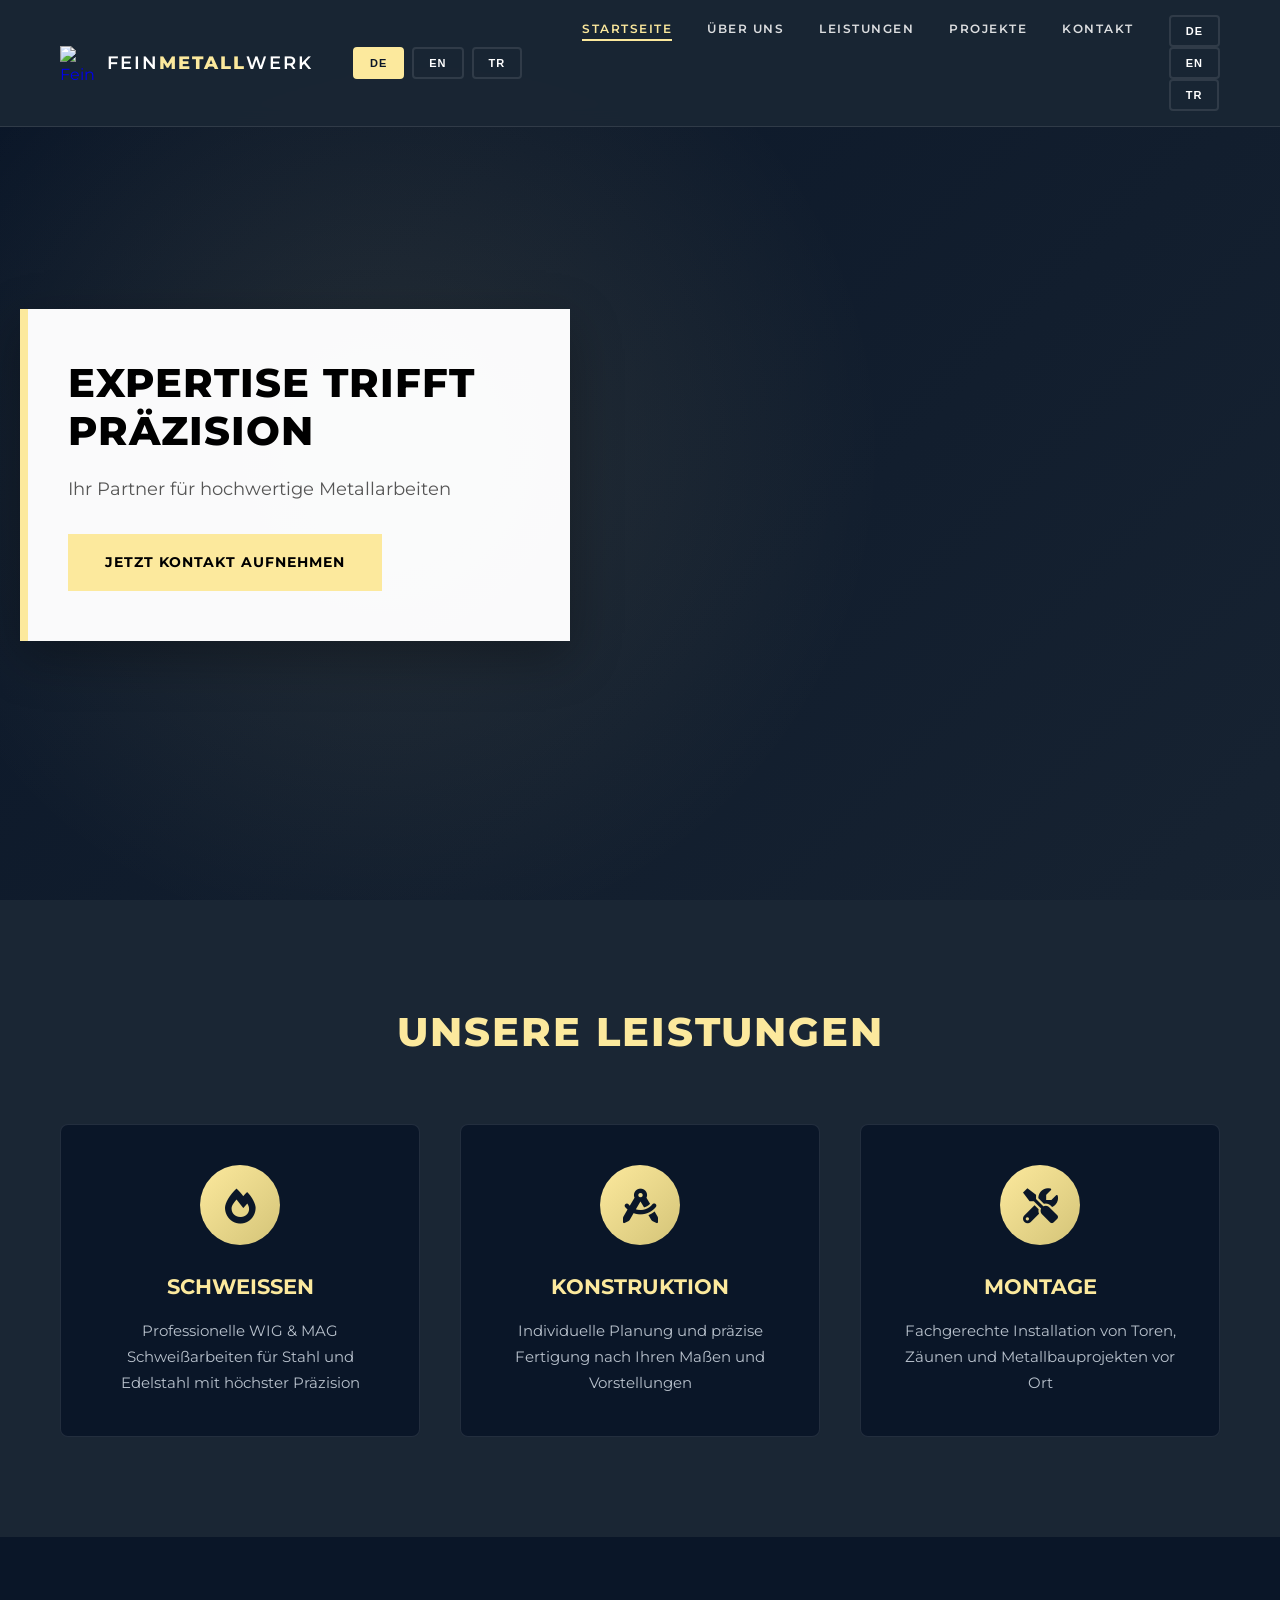
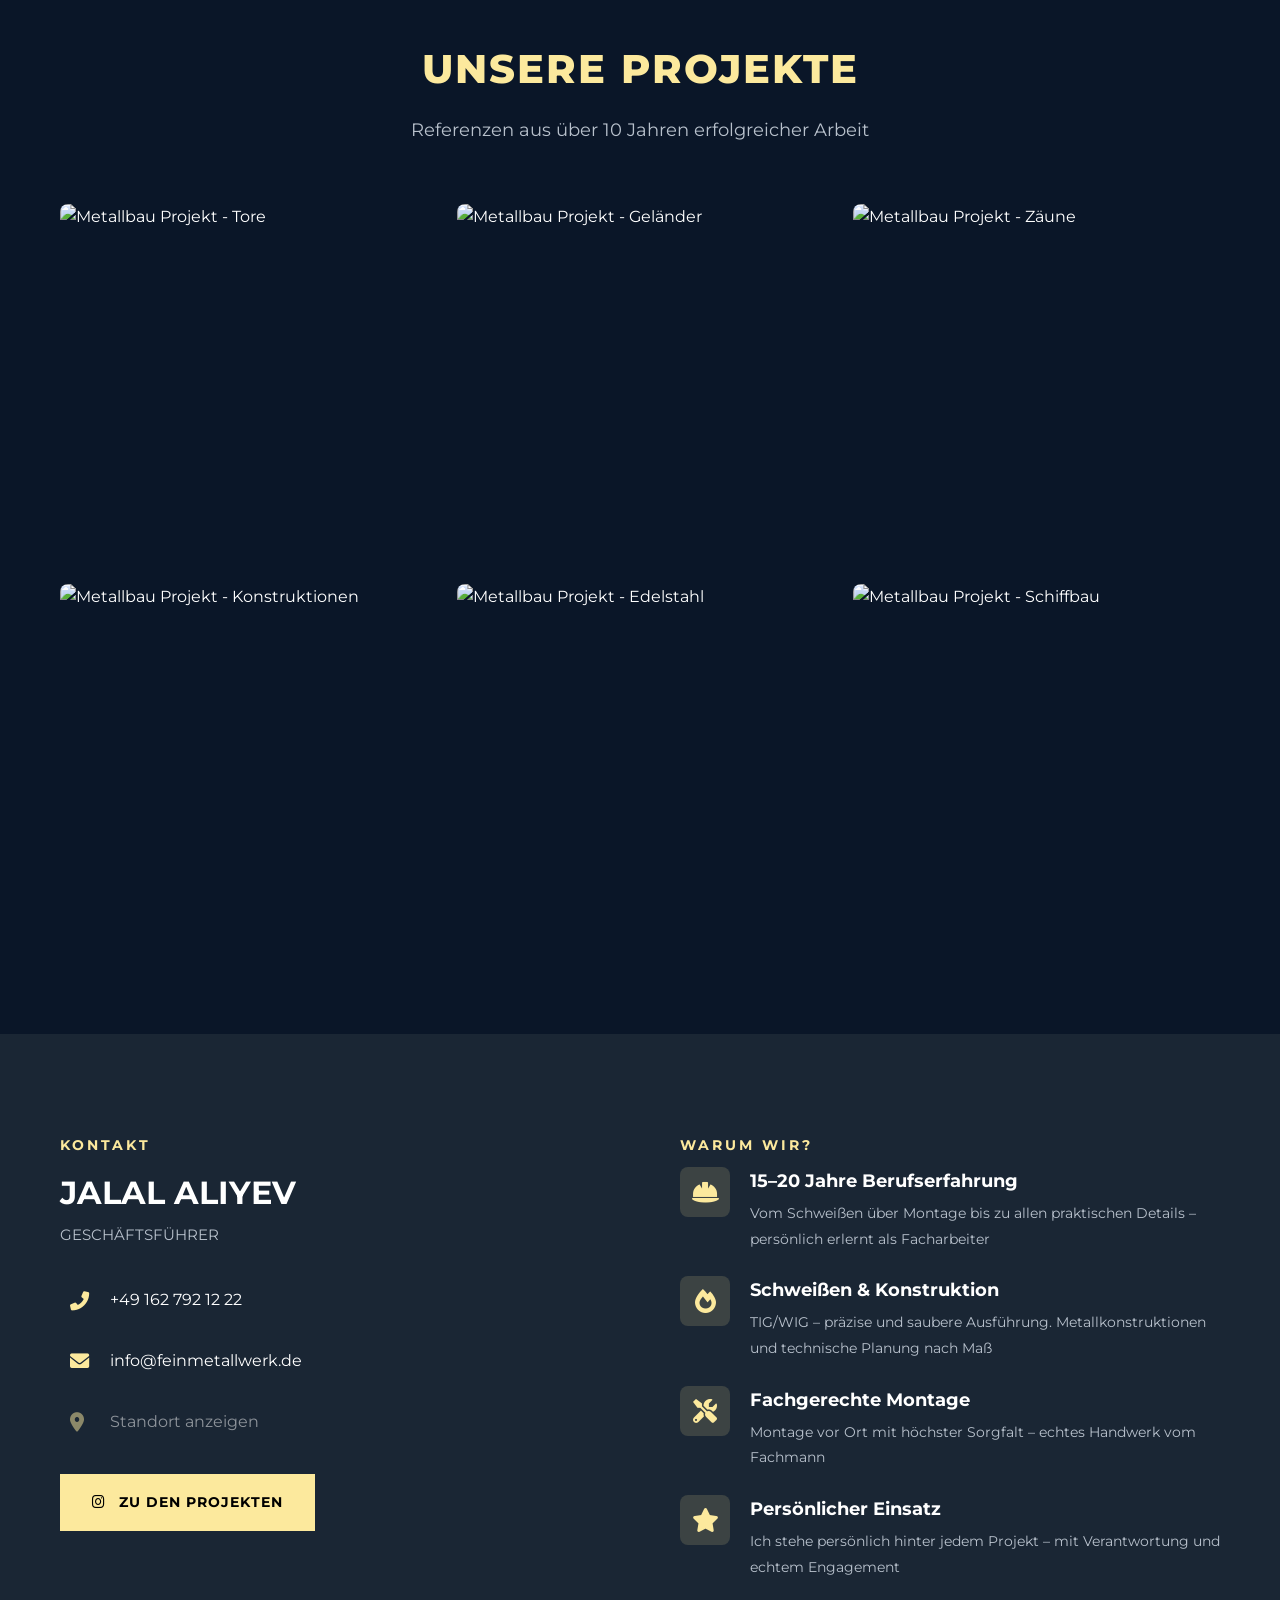
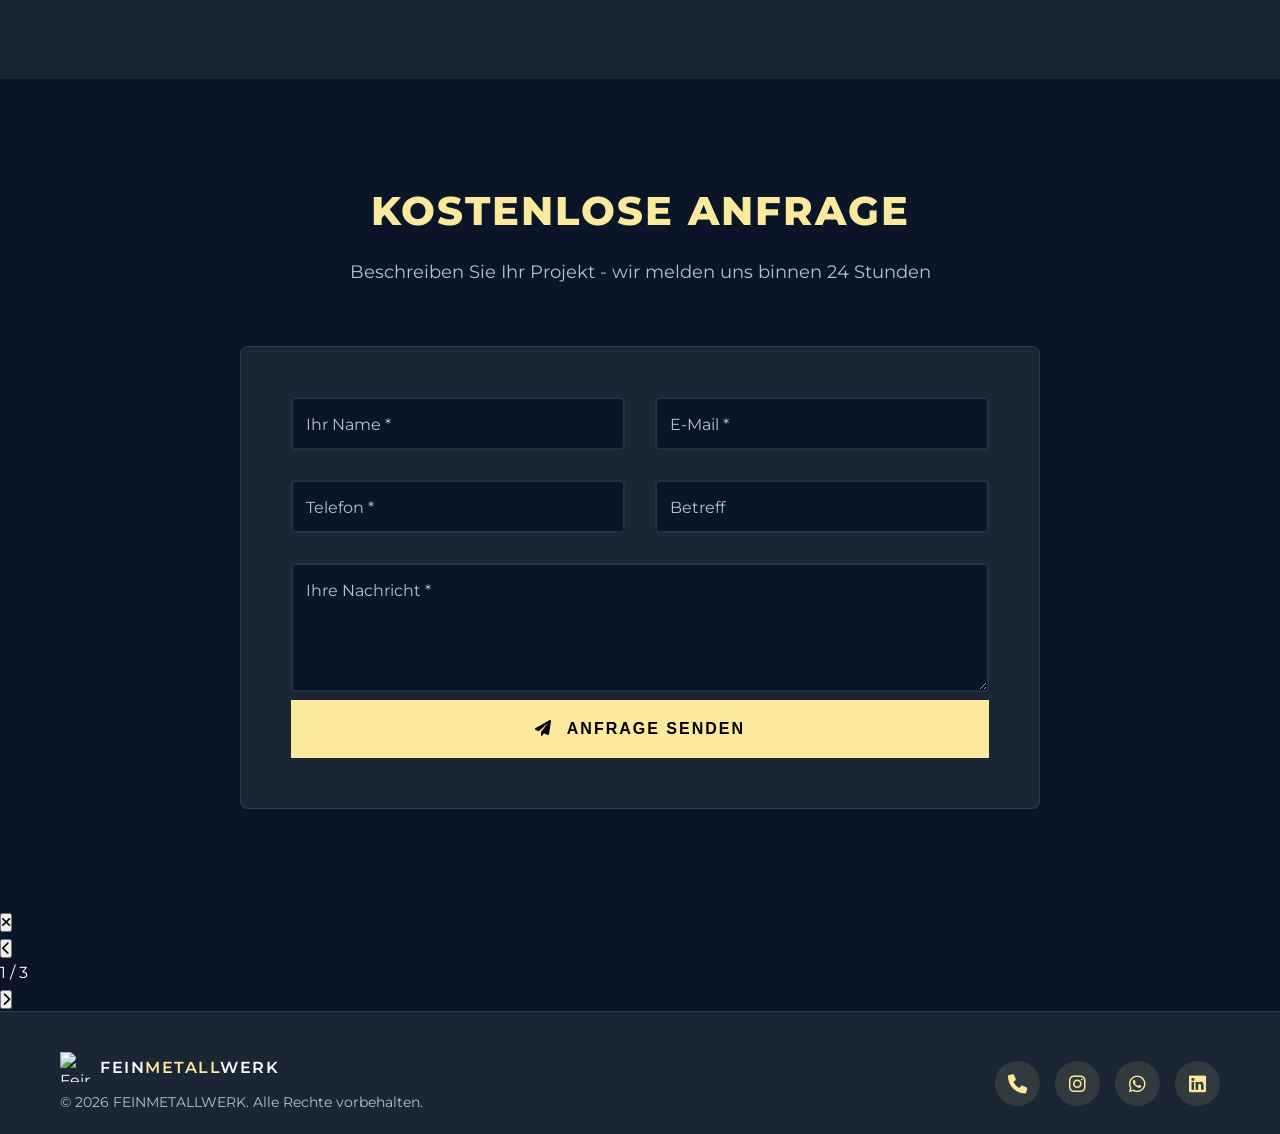
==== commit cce7f255: "Update index.html" ====
--- a/index.html
+++ b/index.html
@@ -27,22 +27,16 @@
     <header class="sticky-header">
         <div class="container nav-box">
             <a href="#home" class="logo">
-                <img src="logo.png" alt="Feinmetallwerk Logo" width="35" height="35">
+                <img src="img/logo.png" alt="Feinmetallwerk Logo" width="35" height="35">
                 <span>FEIN<span id="spanMetal">METALL</span>WERK</span>
             </a>
-            
-            <!-- Language Switcher -->
-            <div class="language-switcher">
-                <button class="lang-btn active" data-lang="de" aria-label="Deutsch">
-                    <i class="fas fa-globe"></i> DE
-                </button>
-                <button class="lang-btn" data-lang="en" aria-label="English">
-                    <i class="fas fa-globe"></i> EN
-                </button>
-                <button class="lang-btn" data-lang="tr" aria-label="Türkçe">
-                    <i class="fas fa-globe"></i> TR
-                </button>
-            </div>
+           <!-- Language Switcher (Desktop) -->
+<div class="language-switcher">
+    <button class="lang-btn active" data-lang="de">DE</button>
+    <button class="lang-btn" data-lang="en">EN</button>
+    <button class="lang-btn" data-lang="tr">TR</button>
+</div> 
+           
             
             <!-- Mobile Menu Toggle -->
             <button class="mobile-menu-toggle" aria-label="Menu öffnen">
@@ -52,12 +46,18 @@
             </button>
             
             <nav class="main-nav">
+            
                 <ul>
                     <li><a href="#home" class="nav-link active" data-translate="nav_home">STARTSEITE</a></li>
                     <li><a href="uberuns.html" class="nav-link" data-translate="nav_about">ÜBER UNS</a></li>
                     <li><a href="#leistungen" class="nav-link" data-translate="nav_services">LEISTUNGEN</a></li>
                     <li><a href="#projekte" class="nav-link" data-translate="nav_projects">PROJEKTE</a></li>
                     <li><a href="#kontakt" class="nav-link" data-translate="nav_contact">KONTAKT</a></li>
+                    <li class="nav-lang-mobile">
+                        <button class="lang-btn active" data-lang="de">DE</button>
+                        <button class="lang-btn" data-lang="en">EN</button>
+                        <button class="lang-btn" data-lang="tr">TR</button>
+                    </li> 
                 </ul>
             </nav>
         </div>
@@ -109,40 +109,46 @@
         <p class="section-subtitle" data-translate="projects_subtitle">Referenzen aus über 10 Jahren erfolgreicher Arbeit</p>
         
         <div class="projects-grid">
-            <div class="project-item">
+            <div class="project-item" data-gallery="1" data-title="Tore & Einfahrten" data-images="img/p1-1.jpg,img/p1-2.jpg,img/p1-3.jpg">
                 <img src="img/p1.jpg" alt="Metallbau Projekt - Tore" loading="lazy">
                 <div class="project-overlay">
                     <span class="project-title" data-translate="project1">Tore & Einfahrten</span>
-                </div>
-            </div>
-            <div class="project-item">
+                    <span class="gallery-hint"><i class="fas fa-images"></i></span>
+                </div>
+            </div>
+            <div class="project-item" data-gallery="2" data-title="Geländer & Treppen" data-images="img/p2-1.jpeg,img/p2-2.jpeg,img/p2-3.jpeg,img/p2-4.jpeg,img/p2-5.jpeg,img/p2-6.jpeg,img/p2-7.jpeg,img/p2-9.jpeg,img/p2-10.jpeg,img/p2-11.jpeg">
                 <img src="img/p2.jpg" alt="Metallbau Projekt - Geländer" loading="lazy">
                 <div class="project-overlay">
                     <span class="project-title" data-translate="project2">Geländer & Treppen</span>
-                </div>
-            </div>
-            <div class="project-item">
+                    <span class="gallery-hint"><i class="fas fa-images"></i></span>
+                </div>
+            </div>
+            <div class="project-item" data-gallery="3" data-title="Zäune & Absperrungen" data-images="img/p3-1.jpg,img/p3-2.jpg,img/p3-3.jpg">
                 <img src="img/p3.jpg" alt="Metallbau Projekt - Zäune" loading="lazy">
                 <div class="project-overlay">
                     <span class="project-title" data-translate="project3">Zäune & Absperrungen</span>
-                </div>
-            </div>
-            <div class="project-item">
+                    <span class="gallery-hint"><i class="fas fa-images"></i></span>
+                </div>
+            </div>
+            <div class="project-item" data-gallery="4" data-title="Stahlkonstruktionen" data-images="img/p4-1.jpg,img/p4-2.jpg,img/p4-3.jpg">
                 <img src="img/p4.jpg" alt="Metallbau Projekt - Konstruktionen" loading="lazy">
                 <div class="project-overlay">
                     <span class="project-title" data-translate="project4">Stahlkonstruktionen</span>
-                </div>
-            </div>
-            <div class="project-item">
+                    <span class="gallery-hint"><i class="fas fa-images"></i></span>
+                </div>
+            </div>
+            <div class="project-item" data-gallery="5" data-title="Edelstahlarbeiten" data-images="img/p5-1.jpg,img/p5-2.jpg,img/p5-3.jpg">
                 <img src="img/p5.jpg" alt="Metallbau Projekt - Edelstahl" loading="lazy">
                 <div class="project-overlay">
                     <span class="project-title" data-translate="project5">Edelstahlarbeiten</span>
-                </div>
-            </div>
-            <div class="project-item">
-                <img src="img/p6.jpg" alt="Metallbau Projekt - Sonderanfertigungen" loading="lazy">
-                <div class="project-overlay">
-                    <span class="project-title" data-translate="project6">Sonderanfertigungen</span>
+                    <span class="gallery-hint"><i class="fas fa-images"></i></span>
+                </div>
+            </div>
+            <div class="project-item" data-gallery="6" data-title="Schiffbau" data-images="img/p6-1.jpeg,img/p6-2.jpeg,img/p6-3.jpeg,img/p6-4.jpeg,img/p6-5.jpeg,img/p6-6.jpeg">
+                <img src="img/p6.jpg" alt="Metallbau Projekt - Schiffbau" loading="lazy">
+                <div class="project-overlay">
+                    <span class="project-title" data-translate="project6">Schiffbau</span>
+                    <span class="gallery-hint"><i class="fas fa-images"></i></span>
                 </div>
             </div>
         </div>
@@ -167,10 +173,10 @@
                         <span data-translate="contact_email">info@feinmetallwerk.de</span>
                     </a>
 
-                    <a href="https://maps.google.com/?q=Feinmetallwerk" target="_blank" class="contact-link">
-                        <i class="fas fa-map-marker-alt"></i>
-                        <span data-translate="contact_location">Standort anzeigen</span>
-                    </a>
+                    <div class="contact-link" style="opacity: 0.5; cursor: default;">
+    <i class="fas fa-map-marker-alt"></i>
+    <span data-translate="contact_location">Demnächst verfügbar</span>
+</div>
                 </div>
                 
                 <a href="https://www.instagram.com/handwerk_haus_garten/" target="_blank" class="btn btn-primary">
@@ -263,12 +269,32 @@
         </div>
     </section>
 
+    <!-- Gallery Modal -->
+    <div class="gallery-modal" id="galleryModal">
+        <div class="gallery-modal-overlay"></div>
+        <div class="gallery-modal-content">
+            <div class="gallery-modal-header">
+                <h3 class="gallery-modal-title" id="galleryModalTitle"></h3>
+                <button class="gallery-modal-close" id="galleryModalClose"><i class="fas fa-times"></i></button>
+            </div>
+            <div class="gallery-modal-body">
+                <button class="gallery-nav gallery-prev" id="galleryPrev"><i class="fas fa-chevron-left"></i></button>
+                <div class="gallery-image-wrapper">
+                    <img src="" alt="" id="galleryMainImage">
+                    <div class="gallery-counter" id="galleryCounter">1 / 3</div>
+                </div>
+                <button class="gallery-nav gallery-next" id="galleryNext"><i class="fas fa-chevron-right"></i></button>
+            </div>
+            <div class="gallery-thumbs" id="galleryThumbs"></div>
+        </div>
+    </div>
+
     <!-- Footer -->
     <footer>
         <div class="container footer-content">
             <div class="footer-left">
                 <div class="footer-logo">
-                    <img src="logo.png" alt="Feinmetallwerk Logo" width="30" height="30">
+                    <img src="img/logo.png" alt="Feinmetallwerk Logo" width="30" height="30">
                     <span>FEIN<span class="gold-text">METALL</span>WERK</span>
                 </div>
                 <p class="footer-copyright" data-translate="footer_copyright">© 2026 FEINMETALLWERK. Alle Rechte vorbehalten.</p>
@@ -279,8 +305,7 @@
                     <a href="tel:+491627921222" title="Anrufen" aria-label="Telefon">
                         <i class="fas fa-phone"></i>
                     </a>
-                    <a href="mailto:info@feinmetallwerk.de?subject=Anfrage%20von%20Webseite" title="E-Mail senden" aria-label="E-Mail">
-                        <i class="fas fa-envelope"></i>
+                    
                     </a>
                     <a href="https://www.instagram.com/handwerk_haus_garten/" target="_blank" aria-label="Instagram">
                         <i class="fab fa-instagram"></i>
